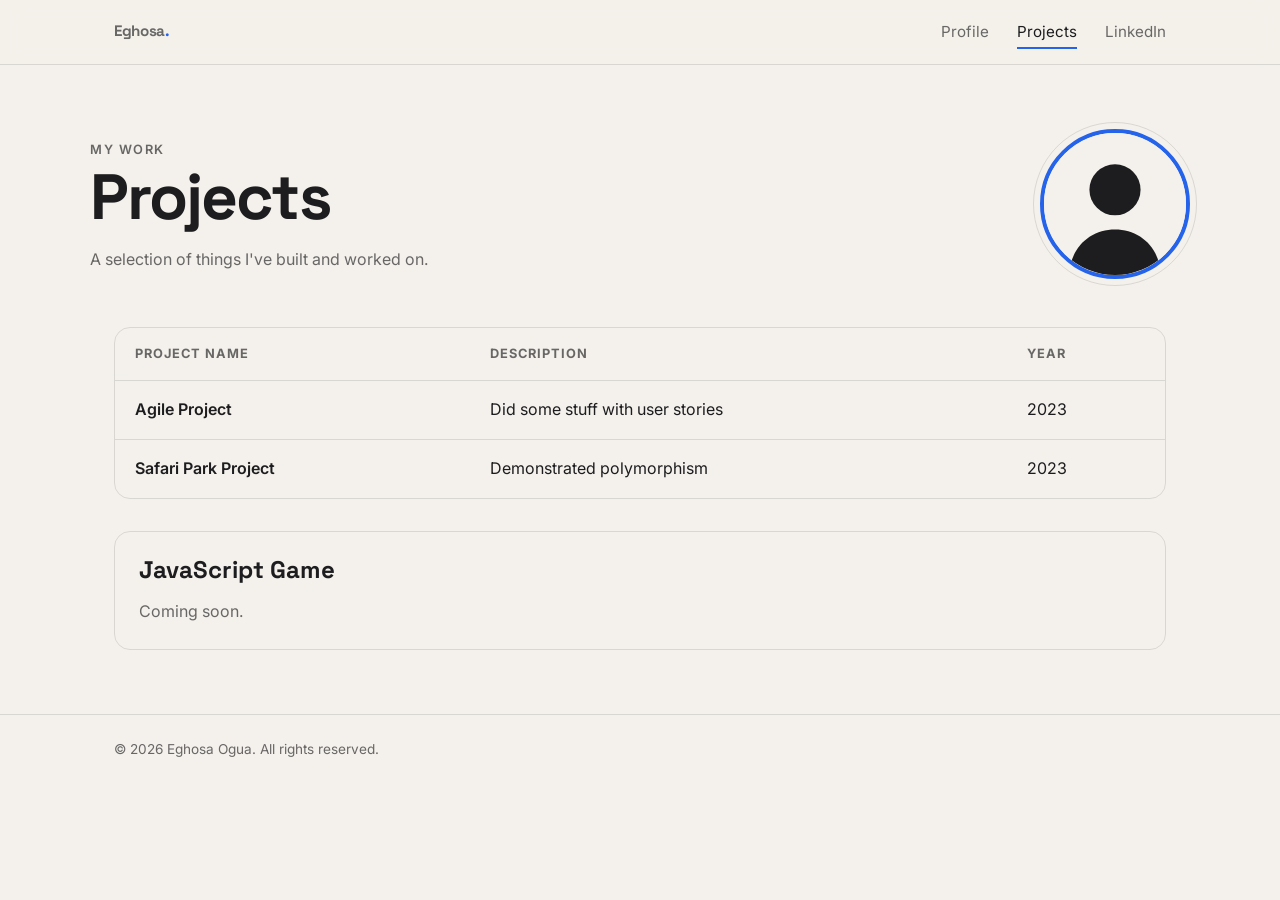
==== projects.html @ b313f3c5 "Finished Initial Idea" ====
<!DOCTYPE html>
<html lang="en">
<head>
    <meta charset="UTF-8">
    <meta name="viewport" content="width=device-width, initial-scale=1.0">
    <meta name="author" content="Eghosa Ogua">
    <meta name="description" content="Projects by Eghosa Ogua">
    <title>Eghosa Ogua | Projects</title>
    <link rel="preconnect" href="https://fonts.googleapis.com">
    <link rel="preconnect" href="https://fonts.gstatic.com" crossorigin>
    <link href="https://fonts.googleapis.com/css2?family=Inter:wght@400;600&family=Space+Grotesk:wght@500;700&display=swap" rel="stylesheet">
    <link rel="stylesheet" href="profileStyle.css">
</head>
<body>

    <nav class="site-nav">
        <div class="container">
            <a class="brand" href="index.html">Eghosa<span>.</span></a>
            <ul>
                <li><a href="index.html">Profile</a></li>
                <li><a class="active" href="projects.html">Projects</a></li>
                <li><a href="https://www.linkedin.com/" target="_blank" rel="noopener">LinkedIn</a></li>
            </ul>
        </div>
    </nav>

    <header class="container hero">
        <div>
            <p class="eyebrow">My Work</p>
            <h1>Projects</h1>
            <p>A selection of things I've built and worked on.</p>
        </div>
        <img class="avatar" alt="Profile picture of Eghosa Ogua" src="images/profile-placeholder.svg">
    </header>

    <main class="container projects">
        <div class="table-wrap">
            <table>
                <thead>
                    <tr>
                        <th>Project Name</th>
                        <th>Description</th>
                        <th>Year</th>
                    </tr>
                </thead>
                <tbody>
                    <tr>
                        <td>Agile Project</td>
                        <td>Did some stuff with user stories</td>
                        <td>2023</td>
                    </tr>
                    <tr>
                        <td>Safari Park Project</td>
                        <td>Demonstrated polymorphism</td>
                        <td>2023</td>
                    </tr>
                </tbody>
            </table>
        </div>

        <section class="card">
            <h2 class="section-title">JavaScript Game</h2>
            <p>Coming soon.</p>
            <!-- We will implement this in the JavaScript lesson -->
        </section>
    </main>

    <footer class="site-footer">
        <div class="container">
            <p>&copy; 2026 Eghosa Ogua. All rights reserved.</p>
        </div>
    </footer>

</body>
</html>
---- profileStyle.css ----
/* ==========================================================
   Palette — three colours only
   ========================================================== */
:root {
    --paper: #F4F1EC;   /* background */
    --ink: #1D1D1F;     /* text, lines, the record */
    --accent: #2563EB;  /* highlights, record label */

    /* Tints of the same three colours (not new colours) */
    --ink-soft: rgba(29, 29, 31, 0.65);
    --ink-line: rgba(29, 29, 31, 0.12);
    --accent-soft: rgba(37, 99, 235, 0.12);

    --radius: 16px;
    --max-width: 1100px;
    --font-body: "Inter", system-ui, -apple-system, "Segoe UI", Roboto, sans-serif;
    --font-head: "Space Grotesk", "Inter", system-ui, sans-serif;
}

*,
*::before,
*::after {
    box-sizing: border-box;
}

body {
    margin: 0;
    background: var(--paper);
    color: var(--ink);
    font-family: var(--font-body);
    font-size: 16px;
    line-height: 1.6;
}

h1, h2, h3, h4 {
    font-family: var(--font-head);
    line-height: 1.15;
    margin: 0 0 0.5em;
}

a {
    color: inherit;
}

.container {
    max-width: var(--max-width);
    margin: 0 auto;
    padding: 0 24px;
}

/* ==========================================================
   Navigation
   ========================================================== */
.site-nav {
    position: sticky;
    top: 0;
    z-index: 10;
    background: rgba(244, 241, 236, 0.85);
    backdrop-filter: blur(10px);
    border-bottom: 1px solid var(--ink-line);
}

.site-nav .container {
    display: flex;
    align-items: center;
    justify-content: space-between;
    height: 64px;
}

.brand {
    font-family: var(--font-head);
    font-weight: 700;
    font-size: 1.25rem;
    text-decoration: none;
    letter-spacing: -0.02em;
}

.brand span {
    color: var(--accent);
}

.site-nav ul {
    display: flex;
    gap: 28px;
    list-style: none;
    margin: 0;
    padding: 0;
}

.site-nav a {
    text-decoration: none;
    font-size: 0.95rem;
    color: var(--ink-soft);
    padding: 6px 0;
    border-bottom: 2px solid transparent;
    transition: color 0.2s, border-color 0.2s;
}

.site-nav a:hover,
.site-nav a.active {
    color: var(--ink);
    border-bottom-color: var(--accent);
}

/* ==========================================================
   Hero (name + round profile picture top right)
   ========================================================== */
.hero {
    display: grid;
    grid-template-columns: 1fr auto;
    align-items: center;
    gap: 32px;
    padding: 64px 0 48px;
}

.eyebrow {
    display: inline-block;
    font-size: 0.8rem;
    font-weight: 600;
    letter-spacing: 0.12em;
    text-transform: uppercase;
    color: var(--accent);
    margin: 0 0 12px;
}

.hero h1 {
    font-size: clamp(2.5rem, 6vw, 4rem);
    letter-spacing: -0.03em;
    margin-bottom: 12px;
}

.hero p {
    color: var(--ink-soft);
    max-width: 52ch;
    margin: 0;
}

.avatar {
    width: 150px;
    height: 150px;
    border-radius: 50%;
    object-fit: cover;
    border: 4px solid var(--accent);
    outline: 1px solid var(--ink-line);
    outline-offset: 6px;
}

/* ==========================================================
   Page layout: content + sidebar
   ========================================================== */
.layout {
    display: grid;
    grid-template-columns: 1fr 260px;
    gap: 32px;
    align-items: start;
    padding-bottom: 64px;
}

.content {
    display: grid;
    grid-template-columns: repeat(2, 1fr);
    gap: 20px;
}

.card {
    border: 1px solid var(--ink-line);
    border-radius: var(--radius);
    padding: 24px;
    transition: border-color 0.2s, transform 0.2s;
}

.card:hover {
    border-color: var(--accent);
    transform: translateY(-2px);
}

.card.wide {
    grid-column: 1 / -1;
}

.card h3 {
    font-size: 1.1rem;
}

.card p {
    margin: 0 0 0.75em;
    color: var(--ink-soft);
}

.card p:last-child {
    margin-bottom: 0;
}

.chips {
    display: flex;
    flex-wrap: wrap;
    gap: 8px;
    list-style: none;
    margin: 0;
    padding: 0;
}

.chips li {
    background: var(--accent-soft);
    color: var(--accent);
    font-size: 0.85rem;
    font-weight: 600;
    padding: 6px 12px;
    border-radius: 999px;
}

.plain-list {
    margin: 0;
    padding-left: 1.1em;
    color: var(--ink-soft);
}

.plain-list li::marker {
    color: var(--accent);
}

/* Search form */
.search-form {
    display: flex;
    flex-wrap: wrap;
    gap: 10px;
    align-items: center;
}

.search-form label {
    font-size: 0.9rem;
    color: var(--ink-soft);
}

.search-form input {
    flex: 1;
    min-width: 160px;
    padding: 10px 14px;
    font: inherit;
    color: var(--ink);
    background: transparent;
    border: 1px solid var(--ink-line);
    border-radius: 999px;
}

.search-form input:focus {
    outline: none;
    border-color: var(--accent);
}

.btn {
    font: inherit;
    font-weight: 600;
    padding: 10px 20px;
    color: var(--paper);
    background: var(--ink);
    border: none;
    border-radius: 999px;
    cursor: pointer;
    transition: background 0.2s;
}

.btn:hover {
    background: var(--accent);
}

/* ==========================================================
   Vinyl widget
   ========================================================== */
.sidebar {
    position: sticky;
    /* Leaves room above the card for the graffiti character to stand */
    top: 128px;
}

/* Graffiti animation layer, drawn over the page around the vinyl card */
.graffiti {
    position: fixed;
    inset: 0;
    width: 100%;
    height: 100%;
    z-index: 5;
    pointer-events: none;
}

.vinyl-widget {
    border: 1px solid var(--ink-line);
    border-radius: var(--radius);
    padding: 20px;
    text-align: center;
}

.widget-label {
    font-size: 0.75rem;
    font-weight: 600;
    letter-spacing: 0.12em;
    text-transform: uppercase;
    color: var(--ink-soft);
    margin: 0 0 12px;
}

.turntable {
    position: relative;
    width: 170px;
    height: 150px;
    margin: 0 auto 16px;
}

.record-wrap {
    position: absolute;
    left: 0;
    top: 5px;
    width: 140px;
    height: 140px;
    border-radius: 50%;
    box-shadow: 0 8px 20px rgba(29, 29, 31, 0.25);
}

/* Light reflection — stays still while the record turns underneath */
.record-wrap::after {
    content: "";
    position: absolute;
    inset: 0;
    border-radius: 50%;
    background: conic-gradient(
        from 30deg,
        transparent 0deg,
        rgba(244, 241, 236, 0.12) 30deg,
        transparent 60deg,
        transparent 180deg,
        rgba(244, 241, 236, 0.08) 210deg,
        transparent 240deg
    );
    pointer-events: none;
}

.record {
    width: 100%;
    height: 100%;
    border-radius: 50%;
    background:
        repeating-radial-gradient(
            circle,
            var(--ink) 0px,
            var(--ink) 2px,
            rgba(244, 241, 236, 0.06) 3px,
            var(--ink) 4px
        );
    display: grid;
    place-items: center;
    animation: spin 2.4s linear infinite;
    animation-play-state: paused;
}

.record-label {
    width: 48px;
    height: 48px;
    border-radius: 50%;
    background: var(--accent);
    display: grid;
    place-items: center;
    position: relative;
    font-family: var(--font-head);
    font-size: 0.6rem;
    font-weight: 700;
    color: var(--paper);
}

/* Text sits off-centre so you can see the label turning */
.record-label::before {
    content: "EO";
    position: absolute;
    top: 6px;
}

.spindle {
    width: 6px;
    height: 6px;
    border-radius: 50%;
    background: var(--paper);
}

.tonearm {
    position: absolute;
    right: 12px;
    top: 4px;
    width: 4px;
    height: 95px;
    background: var(--ink-soft);
    border-radius: 2px;
    transform-origin: 50% 4px;
    transform: rotate(0deg);
    transition: transform 0.6s ease;
}

/* Pivot */
.tonearm::before {
    content: "";
    position: absolute;
    top: -6px;
    left: 50%;
    width: 16px;
    height: 16px;
    margin-left: -8px;
    border-radius: 50%;
    background: var(--ink);
    border: 3px solid var(--paper);
}

/* Head */
.tonearm::after {
    content: "";
    position: absolute;
    bottom: -4px;
    left: 50%;
    width: 10px;
    height: 16px;
    margin-left: -5px;
    border-radius: 3px;
    background: var(--accent);
}

.vinyl-widget.is-playing .record {
    animation-play-state: running;
}

.vinyl-widget.is-playing .tonearm {
    transform: rotate(22deg);
}

@keyframes spin {
    to { transform: rotate(360deg); }
}

.track-info {
    min-height: 44px;
    margin-bottom: 8px;
}

.track-title {
    font-weight: 600;
    margin: 0;
    white-space: nowrap;
    overflow: hidden;
    text-overflow: ellipsis;
}

.track-artist {
    font-size: 0.85rem;
    color: var(--ink-soft);
    margin: 0;
    white-space: nowrap;
    overflow: hidden;
    text-overflow: ellipsis;
}

.progress {
    width: 100%;
    accent-color: var(--accent);
    cursor: pointer;
}

.times {
    display: flex;
    justify-content: space-between;
    font-size: 0.75rem;
    color: var(--ink-soft);
    margin-bottom: 8px;
    font-variant-numeric: tabular-nums;
}

.controls {
    display: flex;
    justify-content: center;
    align-items: center;
    gap: 14px;
}

.controls button {
    display: grid;
    place-items: center;
    width: 36px;
    height: 36px;
    border: 1px solid var(--ink-line);
    border-radius: 50%;
    background: transparent;
    color: var(--ink);
    cursor: pointer;
    transition: border-color 0.2s, background 0.2s, color 0.2s;
}

.controls button:hover:not(:disabled) {
    border-color: var(--accent);
    color: var(--accent);
}

.controls .play {
    width: 48px;
    height: 48px;
    background: var(--ink);
    color: var(--paper);
    border: none;
}

.controls .play:hover:not(:disabled) {
    background: var(--accent);
    color: var(--paper);
}

.controls button:disabled,
.progress:disabled {
    opacity: 0.4;
    cursor: not-allowed;
}

.controls svg {
    width: 16px;
    height: 16px;
    fill: currentColor;
}

.icon-pause,
.vinyl-widget.is-playing .icon-play {
    display: none;
}

/* Volume: button with a pop-up slider */
.volume {
    position: relative;
}

.controls svg .line {
    fill: none;
    stroke: currentColor;
    stroke-width: 2;
    stroke-linecap: round;
}

.icon-volume-off,
.volume.is-muted .icon-volume-on {
    display: none;
}

.volume.is-muted .icon-volume-off {
    display: inline;
}

.volume.is-open > button {
    border-color: var(--accent);
    color: var(--accent);
}

.volume-popover {
    position: absolute;
    right: -8px;
    bottom: calc(100% + 10px);
    z-index: 2;
    padding: 10px 14px;
    background: var(--paper);
    border: 1px solid var(--ink-line);
    border-radius: 999px;
    box-shadow: 0 8px 20px rgba(29, 29, 31, 0.15);
    opacity: 0;
    visibility: hidden;
    transform: translateY(4px);
    transition: opacity 0.15s, transform 0.15s, visibility 0.15s;
}

.volume.is-open .volume-popover {
    opacity: 1;
    visibility: visible;
    transform: translateY(0);
}

.volume-popover input {
    display: block;
    width: 110px;
    margin: 0;
    accent-color: var(--accent);
    cursor: pointer;
}

.vinyl-widget.is-playing .icon-pause {
    display: block;
}

/* ==========================================================
   Projects page
   ========================================================== */
.table-wrap {
    overflow-x: auto;
    border: 1px solid var(--ink-line);
    border-radius: var(--radius);
    margin-bottom: 32px;
}

table {
    width: 100%;
    border-collapse: collapse;
}

th,
td {
    text-align: left;
    padding: 16px 20px;
}

th {
    font-size: 0.8rem;
    letter-spacing: 0.08em;
    text-transform: uppercase;
    color: var(--ink-soft);
    border-bottom: 1px solid var(--ink-line);
}

tbody tr + tr td {
    border-top: 1px solid var(--ink-line);
}

tbody tr:hover {
    background: var(--accent-soft);
}

td:first-child {
    font-weight: 600;
}

.section-title {
    font-size: 1.5rem;
    margin-bottom: 16px;
}

.projects {
    padding-bottom: 64px;
}

/* ==========================================================
   Footer
   ========================================================== */
.site-footer {
    border-top: 1px solid var(--ink-line);
    padding: 24px 0;
    font-size: 0.85rem;
    color: var(--ink-soft);
}

.site-footer p {
    margin: 0;
}

/* ==========================================================
   Responsive
   ========================================================== */
@media (max-width: 860px) {
    .layout {
        grid-template-columns: 1fr;
    }

    .sidebar {
        position: static;
    }
}

@media (max-width: 600px) {
    .container {
        padding: 0 16px;
    }

    .site-nav ul {
        gap: 16px;
    }

    .brand {
        display: none;
    }

    .hero {
        padding: 40px 0 32px;
        gap: 20px;
    }

    .avatar {
        width: 96px;
        height: 96px;
    }

    .content {
        grid-template-columns: 1fr;
    }
}
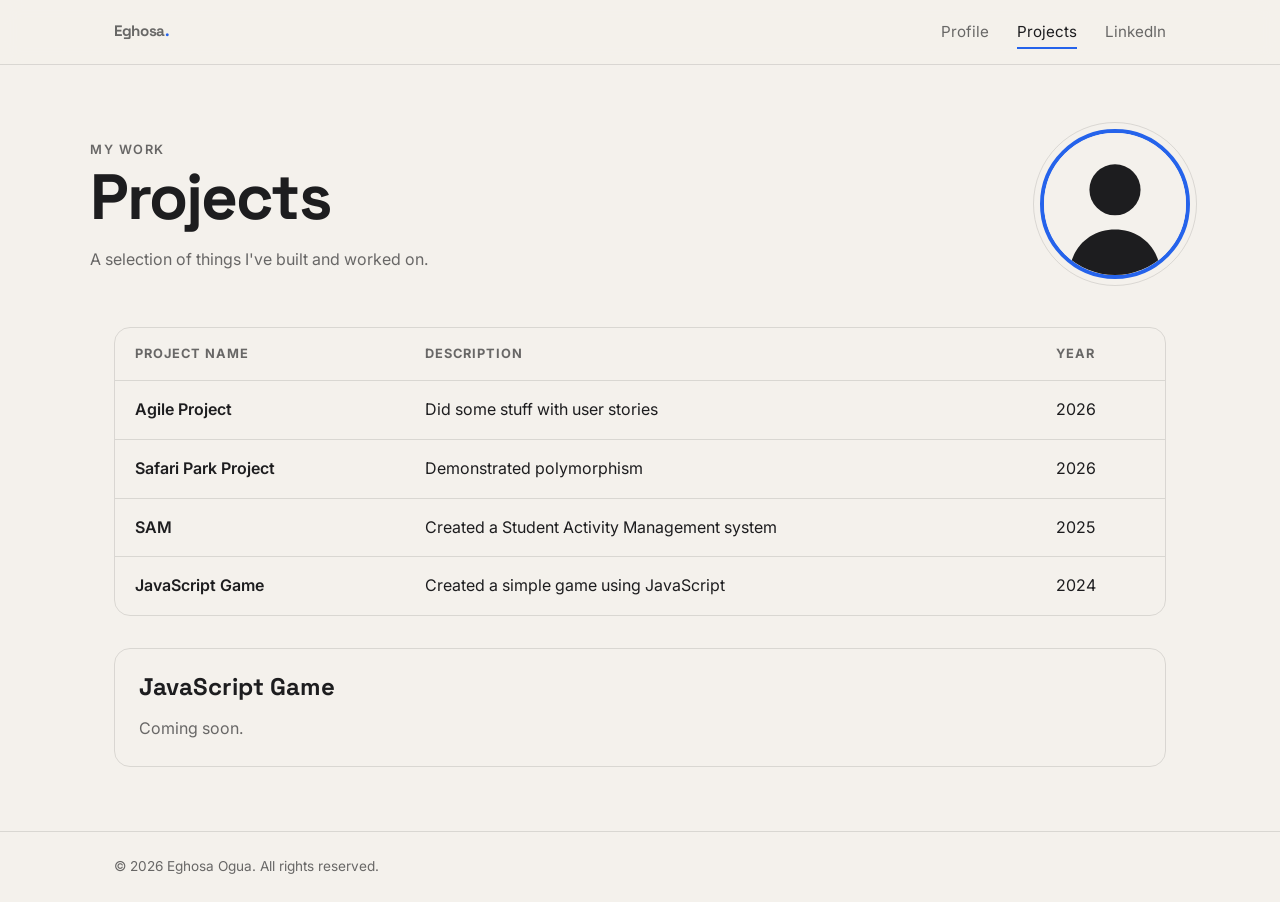
==== commit 6249495f: "Cleaned up the page and ensured the Vinyl Worked as Intended" ====
--- a/projects.html
+++ b/projects.html
@@ -47,13 +47,24 @@
                     <tr>
                         <td>Agile Project</td>
                         <td>Did some stuff with user stories</td>
-                        <td>2023</td>
+                        <td>2026</td>
                     </tr>
                     <tr>
                         <td>Safari Park Project</td>
                         <td>Demonstrated polymorphism</td>
-                        <td>2023</td>
+                        <td>2026</td>
                     </tr>
+                    <tr>
+                        <td>SAM</td>
+                        <td>Created a Student Activity Management system</td>
+                        <td>2025</td>
+                    </tr>
+                    <tr>
+                        <td>JavaScript Game</td>
+                        <td>Created a simple game using JavaScript</td>
+                        <td>2024</td>   
+                    </tr>
+                    
                 </tbody>
             </table>
         </div>
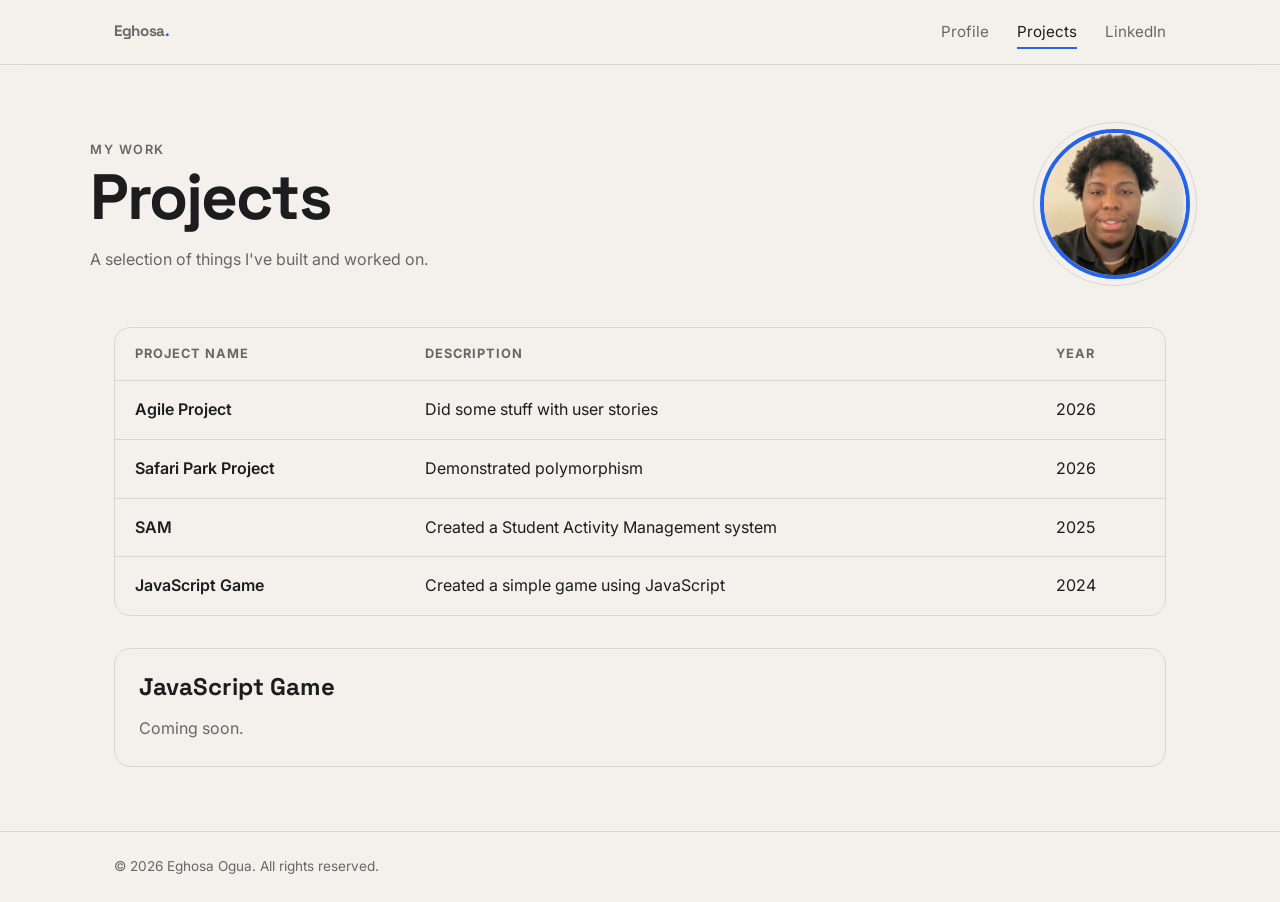
==== commit ac739620: "Fixed the Projects Image as it was not loading" ====
--- a/projects.html
+++ b/projects.html
@@ -30,7 +30,7 @@
             <h1>Projects</h1>
             <p>A selection of things I've built and worked on.</p>
         </div>
-        <img class="avatar" alt="Profile picture of Eghosa Ogua" src="images/profile-placeholder.svg">
+        <img class="avatar" alt="Profile picture of Eghosa Ogua" src="images/Eghosa Headshot.jpg">
     </header>
 
     <main class="container projects">
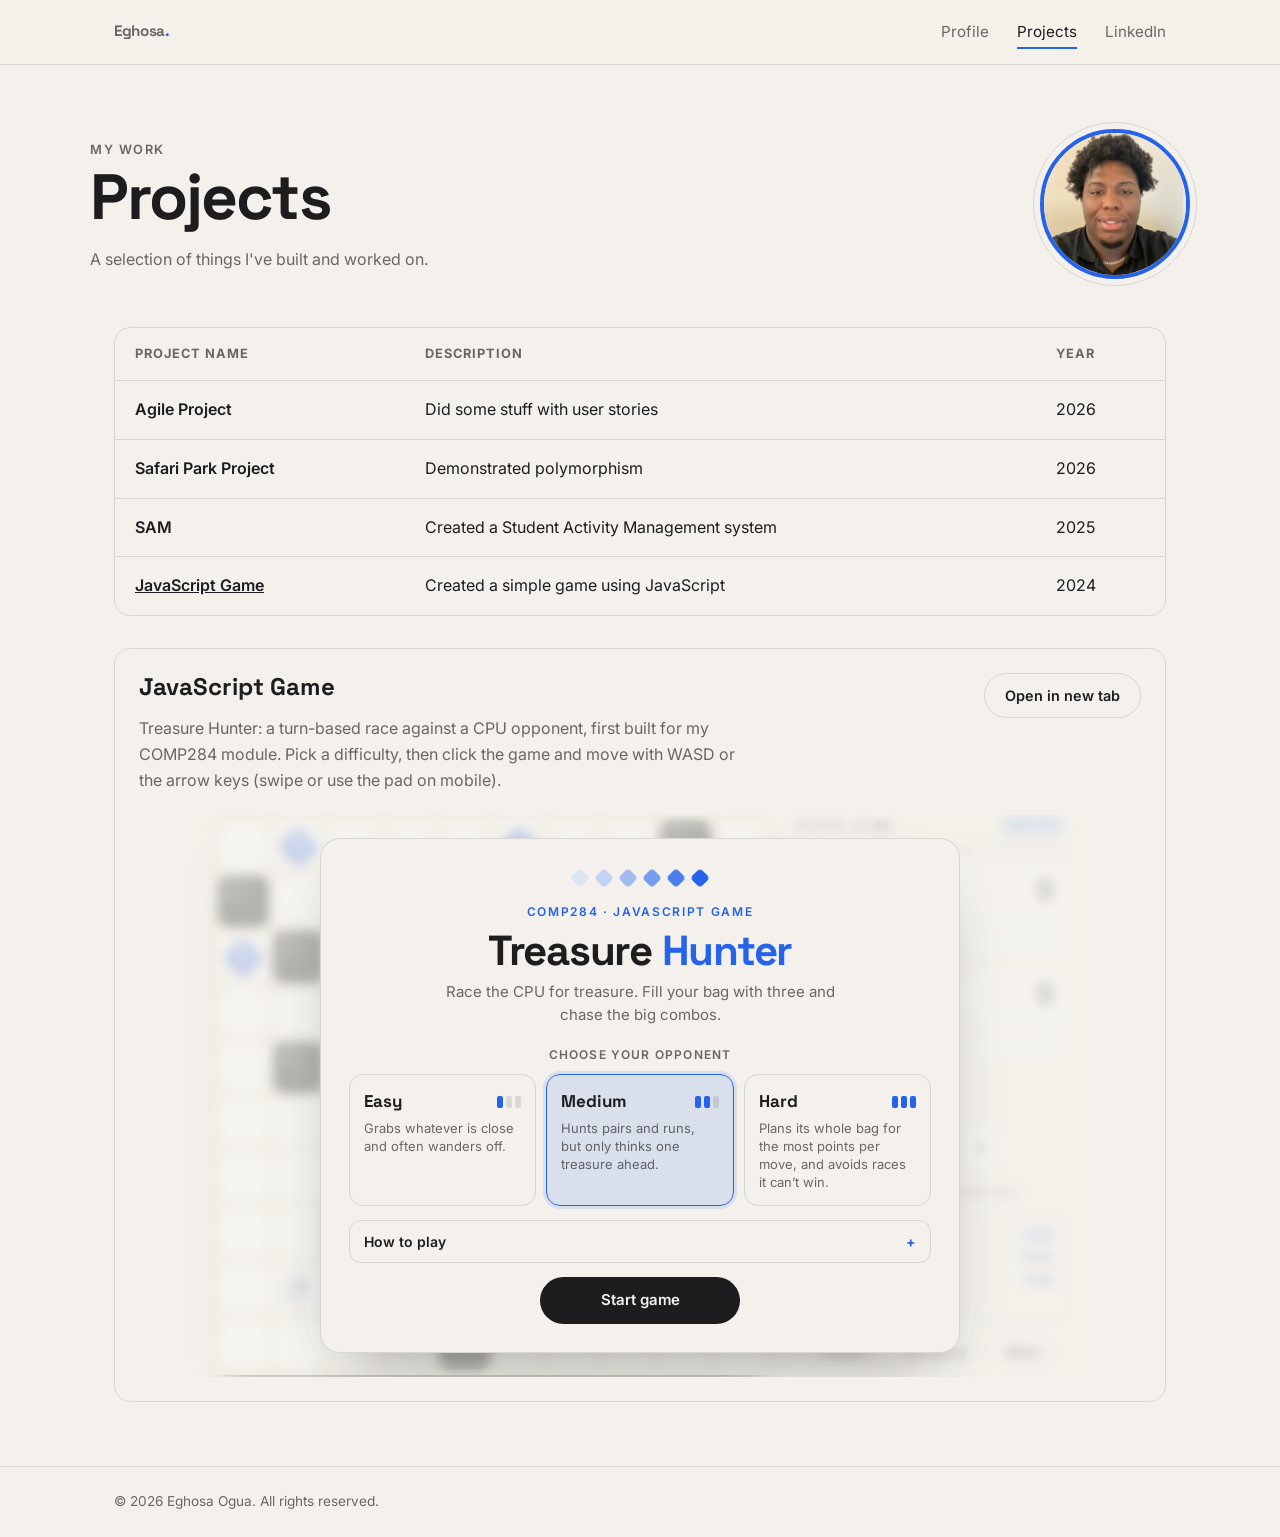
==== commit 6a252558: "Added my own playable Treasure Hunter Game from Uni to Projects page" ====
--- a/projects.html
+++ b/projects.html
@@ -60,7 +60,7 @@
                         <td>2025</td>
                     </tr>
                     <tr>
-                        <td>JavaScript Game</td>
+                        <td><a href="#game">JavaScript Game</a></td>
                         <td>Created a simple game using JavaScript</td>
                         <td>2024</td>   
                     </tr>
@@ -69,10 +69,15 @@
             </table>
         </div>
 
-        <section class="card">
-            <h2 class="section-title">JavaScript Game</h2>
-            <p>Coming soon.</p>
-            <!-- We will implement this in the JavaScript lesson -->
+        <section class="card game-card" id="game">
+            <div class="game-card-head">
+                <div>
+                    <h2 class="section-title">JavaScript Game</h2>
+                    <p>Treasure Hunter: a turn-based race against a CPU opponent, first built for my COMP284 module. Pick a difficulty, then click the game and move with WASD or the arrow keys (swipe or use the pad on mobile).</p>
+                </div>
+                <a class="btn btn-outline" href="COMP284-21%20(1)/numbers.html" target="_blank" rel="noopener">Open in new tab</a>
+            </div>
+            <iframe class="game-frame" id="game-frame" src="COMP284-21%20(1)/numbers.html" title="Treasure Hunter, a playable JavaScript game" loading="lazy"></iframe>
         </section>
     </main>
 
@@ -82,5 +87,6 @@
         </div>
     </footer>
 
+    <script src="gameEmbed.js"></script>
 </body>
 </html>
--- a/profileStyle.css
+++ b/profileStyle.css
@@ -208,6 +208,31 @@
     padding: 6px 12px;
     border-radius: 999px;
 }
+
+.chips li .remove-btn {
+    margin-left: 6px;
+    border: none;
+    background: none;
+    color: inherit;
+    font: inherit;
+    cursor: pointer;
+    opacity: 0;
+    transition: opacity 0.2s;
+}
+
+.chips li:hover .remove-btn {
+    opacity: 1;
+}
+.chips li .remove {
+    margin-left: 6px;
+    border: none;
+    background: none;
+    color: inherit;
+    cursor: pointer;
+    opacity: 0;
+    transition: opacity 0.2s;
+}
+.chips li:hover .remove { opacity: 1; }
 
 .plain-list {
     margin: 0;
@@ -634,6 +659,56 @@
     padding-bottom: 64px;
 }
 
+/* JavaScript game, played in an iframe on the projects page */
+.game-card {
+    scroll-margin-top: 88px; /* clears the sticky nav when jumping to #game */
+}
+
+/* Keep the game still while the mouse is over it */
+.game-card:hover {
+    transform: none;
+}
+
+.game-card-head {
+    display: flex;
+    flex-wrap: wrap;
+    align-items: flex-start;
+    justify-content: space-between;
+    gap: 12px 24px;
+    margin-bottom: 20px;
+}
+
+.game-card-head > div {
+    flex: 1 1 320px;
+}
+
+.game-card-head p {
+    max-width: 62ch;
+}
+
+.btn-outline {
+    display: inline-block;
+    font-size: 0.9rem;
+    white-space: nowrap;
+    text-decoration: none;
+    color: var(--ink);
+    background: transparent;
+    border: 1px solid var(--ink-line);
+}
+
+.btn-outline:hover {
+    color: var(--accent);
+    background: transparent;
+    border-color: var(--accent);
+}
+
+.game-frame {
+    display: block;
+    width: 100%;
+    height: 600px; /* replaced by the game's real height once it loads */
+    border: 0;
+}
+
 /* ==========================================================
    Footer
    ========================================================== */
@@ -687,4 +762,12 @@
     .content {
         grid-template-columns: 1fr;
     }
-}
+
+    .game-card {
+        padding: 20px 12px 12px;
+    }
+
+    .game-frame {
+        height: 780px;
+    }
+}
